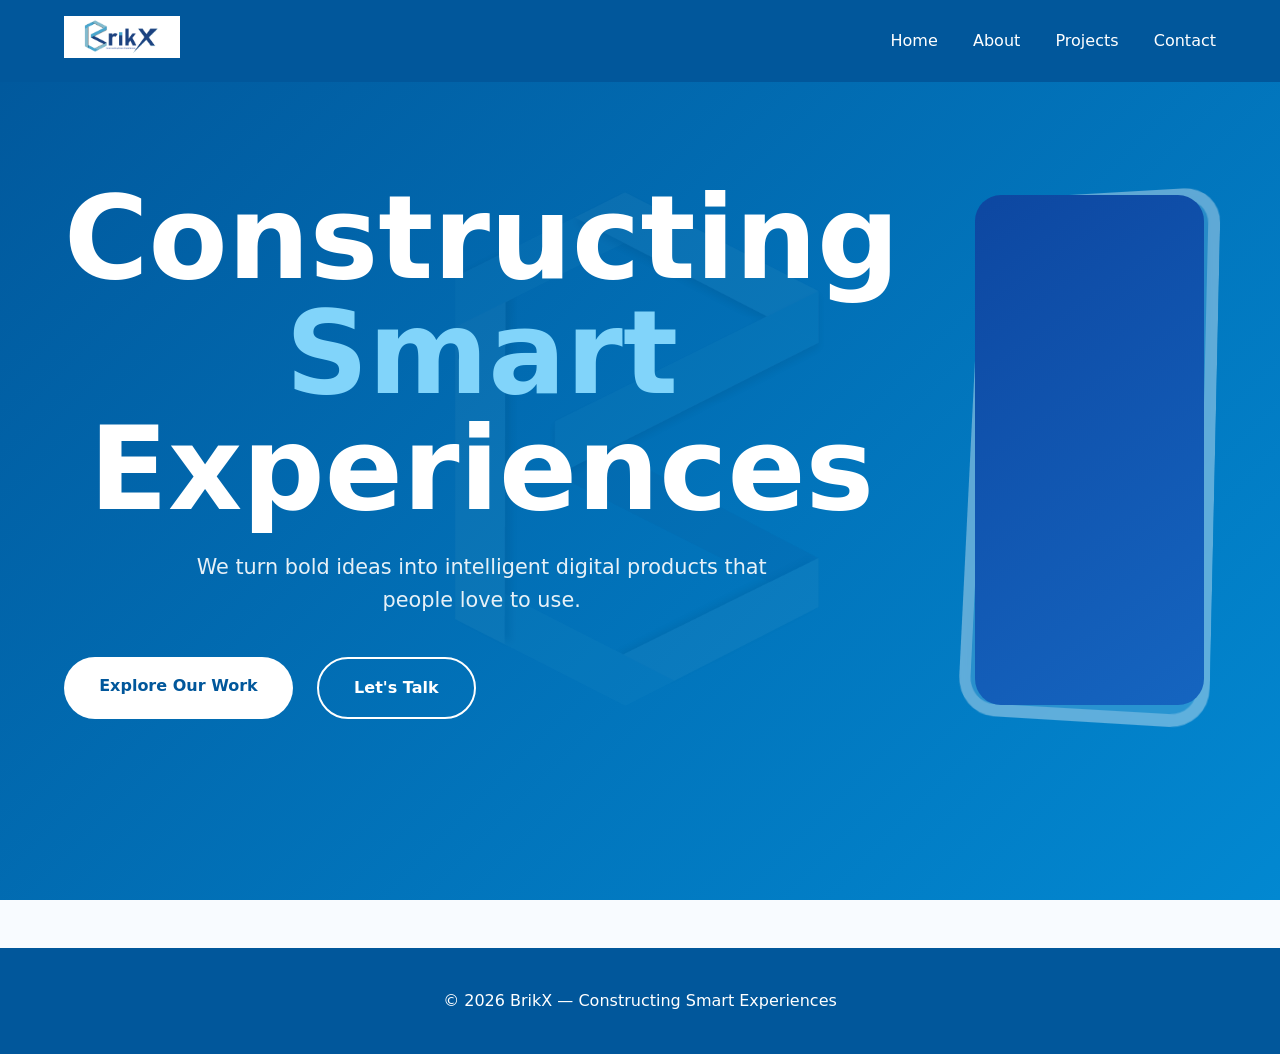
==== index.html @ 63b52a76 "sample" ====
<!DOCTYPE html>
<html lang="en">
<head>
  <meta charset="UTF-8" />
  <meta name="viewport" content="width=device-width, initial-scale=1.0"/>
  <title>BrikX - Constructing Smart Experiences</title>
  <link rel="stylesheet" href="css/style.css">
</head>
<body>

  <header>
    <nav class="navbar">
      <div class="logo-container">
        <img src="img/brikxxx.png" alt="BrikX Logo" class="logo">
      </div>
      <ul class="nav-links">
        <li><a href="index.html" class="active">Home</a></li>
        <li><a href="about.html">About</a></li>
        <li><a href="projects.html">Projects</a></li>
        <li><a href="contact.html">Contact</a></li>
      </ul>
      <div class="hamburger">
        <span></span><span></span><span></span>
      </div>
    </nav>
  </header>

  <main>
    <section class="hero">
      <div class="watermark"><img src="img/Brix.png" alt=""></div>
      
      <div class="hero-content">
        <div class="hero-text">
          <h1>Constructing<br><span class="highlight">Smart</span> Experiences</h1>
          <p class="lead">We turn bold ideas into intelligent digital products that people love to use.</p>
          <div class="hero-cta">
            <a href="projects.html" class="btn primary">Explore Our Work</a>
            <a href="contact.html" class="btn outline">Let's Talk</a>
          </div>
        </div>

        <div class="hero-visual">
          <!-- You can replace with real screenshot/illustration later -->
          <div class="mock-device">
            <div class="device-frame"></div>
            <div class="device-screen"></div>
          </div>
        </div>
      </div>
    </section>
  </main>

  <footer>
    <p>© 2026 BrikX — Constructing Smart Experiences</p>
  </footer>

  <script src="js/app.js"></script>
</body>
</html>
---- css/style.css ----
/* styles.css */
:root {
    --primary-dark: #01579B;
    --primary-light: #4FC3F7;
    --accent: #E3F2FD;
    --text: #1a1a1a;
    --gray: #555;
}

* {
    margin: 0;
    padding: 0;
    box-sizing: border-box;
}

body {
    font-family: system-ui, -apple-system, sans-serif;
    color: var(--text);
    background: #f8fbff;
    line-height: 1.6;
    scroll-behavior: smooth;
}

.navbar {
    position: fixed;
    top: 0;
    width: 100%;
    background: var(--primary-dark);
    padding: 1rem 5%;
    display: flex;
    justify-content: space-between;
    align-items: center;
    z-index: 1000;
}

.logo {
    height: 42px;
}

.nav-links {
    display: flex;
    list-style: none;
    gap: 2.2rem;
}

.nav-links a {
    color: white;
    text-decoration: none;
    font-weight: 500;
    transition: all 0.3s;
}

.nav-links a:hover {
    color: var(--primary-light);
}

/* Mobile Menu */
.hamburger {
    display: none;
    flex-direction: column;
    gap: 5px;
    cursor: pointer;
}

.hamburger span {
    width: 25px;
    height: 3px;
    background: white;
    transition: all 0.3s;
}

.section {
    position: relative;
    min-height: 100vh;
    padding: 140px 5% 60px;
    overflow: hidden;
}

.watermark {
    position: absolute;
    top: 50%;
    left: 50%;
    transform: translate(-50%, -50%);
    opacity: 0.08;
    pointer-events: none;
    transition: transform 0.15s ease-out;
}

.watermark img {
    width: 380px;
    max-width: 65vw;
}

/* Hero */
.hero {
    background: linear-gradient(135deg, var(--primary-dark) 0%, #0288D1 100%);
    color: white;
    text-align: center;
}

.hero h1 {
    font-size: clamp(2.8rem, 8vw, 5.5rem);
    margin-bottom: 1rem;
    line-height: 1.1;
}

.hero p {
    font-size: 1.3rem;
    max-width: 600px;
    margin: 0 auto;
    opacity: 0.9;
}

/* Content */
.content {
    position: relative;
    z-index: 2;
    max-width: 1100px;
    margin: 0 auto;
}

h2 {
    color: var(--primary-dark);
    font-size: clamp(2.2rem, 5vw, 3.6rem);
    margin-bottom: 1.5rem;
    text-align: center;
}

/* Stats */
.stats {
    display: grid;
    grid-template-columns: repeat(auto-fit, minmax(140px, 1fr));
    gap: 1.5rem;
    margin-top: 2.5rem;
    text-align: center;
}

.stats div {
    background: white;
    padding: 1.5rem;
    border-radius: 12px;
    box-shadow: 0 4px 20px rgba(0,0,0,0.08);
}

.stats div span {
    display: block;
    font-size: 0.95rem;
    color: var(--gray);
    margin-top: 0.4rem;
}

/* Projects */
.projects-grid {
    display: grid;
    grid-template-columns: repeat(auto-fit, minmax(320px, 1fr));
    gap: 1.8rem;
    margin-top: 2.5rem;
}

.project-card {
    background: white;
    padding: 1.8rem;
    border-radius: 12px;
    box-shadow: 0 4px 25px rgba(0,0,0,0.07);
    transition: transform 0.3s;
}

.project-card:hover {
    transform: translateY(-8px);
}

.project-card h3 {
    color: var(--primary-dark);
    margin-bottom: 0.8rem;
}

/* Form */
.contact-form {
    max-width: 580px;
    margin: 2.5rem auto 0;
    display: grid;
    gap: 1.2rem;
}

input, textarea {
    padding: 0.9rem 1.2rem;
    border: 1px solid #ddd;
    border-radius: 8px;
    font-size: 1rem;
}

button {
    padding: 1rem;
    background: var(--primary-dark);
    color: white;
    border: none;
    border-radius: 8px;
    font-size: 1.1rem;
    cursor: pointer;
    transition: 0.3s;
}

button:hover {
    background: var(--primary-light);
}

/* Footer */
footer {
    background: var(--primary-dark);
    color: white;
    text-align: center;
    padding: 2.5rem 1rem;
    margin-top: 3rem;
}

/* ── Responsive ──────────────────────────────────────── */

@media (max-width: 900px) {
    .nav-links {
        position: fixed;
        top: 0;
        right: -100%;
        height: 100vh;
        width: 280px;
        background: var(--primary-dark);
        flex-direction: column;
        justify-content: center;
        align-items: center;
        transition: 0.4s;
        z-index: 999;
    }

    .nav-links.active {
        right: 0;
    }

    .hamburger {
        display: flex;
        z-index: 1001;
    }

    .hamburger.active span:nth-child(1) {
        transform: rotate(45deg) translate(5px, 6px);
    }
    .hamburger.active span:nth-child(2) {
        opacity: 0;
    }
    .hamburger.active span:nth-child(3) {
        transform: rotate(-45deg) translate(7px, -7px);
    }
}

@media (max-width: 600px) {
    .section {
        padding: 120px 6% 60px;
    }

    .watermark img {
        width: 280px;
    }

    .hero h1 {
        font-size: clamp(2.4rem, 9vw, 4.2rem);
    }

    .contact-form {
        max-width: 100%;
    }
}
.hero {
  min-height: 100vh;
  background: linear-gradient(135deg, #01579b 0%, #0288d1 100%);
  color: white;
  position: relative;
  overflow: hidden;
  display: flex;
  align-items: center;
}

.hero-content {
  max-width: 1400px;
  margin: 0 auto;
  padding: 0 5%;
  display: grid;
  grid-template-columns: 1fr 1fr;
  gap: 4rem;
  align-items: center;
  z-index: 2;
  position: relative;
}

.hero-text h1 {
  font-size: clamp(3.2rem, 9vw, 7.2rem);
  line-height: 1;
  margin-bottom: 1.5rem;
}

.highlight {
  color: #81d4fa;
  position: relative;
}

.hero-cta {
  display: flex;
  gap: 1.5rem;
  margin-top: 2.5rem;
}

.btn {
  display: inline-block;
  padding: 1rem 2.2rem;
  border-radius: 50px;
  font-weight: 600;
  text-decoration: none;
  transition: all 0.3s;
}

.btn.primary {
  background: white;
  color: var(--primary-dark);
}

.btn.primary:hover {
  transform: translateY(-3px);
  box-shadow: 0 12px 30px rgba(0,0,0,0.25);
}

.btn.outline {
  border: 2px solid white;
  color: white;
}

.btn.outline:hover {
  background: white;
  color: var(--primary-dark);
}

.hero-visual {
  position: relative;
}

.mock-device {
  width: 100%;
  max-width: 420px;
  aspect-ratio: 9/19;
  margin: 0 auto;
  position: relative;
  perspective: 1200px;
}

.device-frame {
  position: absolute;
  inset: 0;
  background: rgba(255,255,255,0.15);
  border-radius: 38px;
  border: 12px solid rgba(255,255,255,0.25);
  backdrop-filter: blur(4px);
  transform: rotateY(-15deg) rotateX(8deg);
}

.device-screen {
  position: absolute;
  inset: 12px;
  background: linear-gradient(145deg, #0d47a1, #1565c0);
  border-radius: 26px;
  overflow: hidden;
}

/* Mobile adjustments */
@media (max-width: 900px) {
  .hero-content {
    grid-template-columns: 1fr;
    text-align: center;
    padding-top: 80px;
  }
  
  .hero-cta {
    justify-content: center;
  }
  
  .mock-device {
    margin: 3rem auto 0;
  }
}
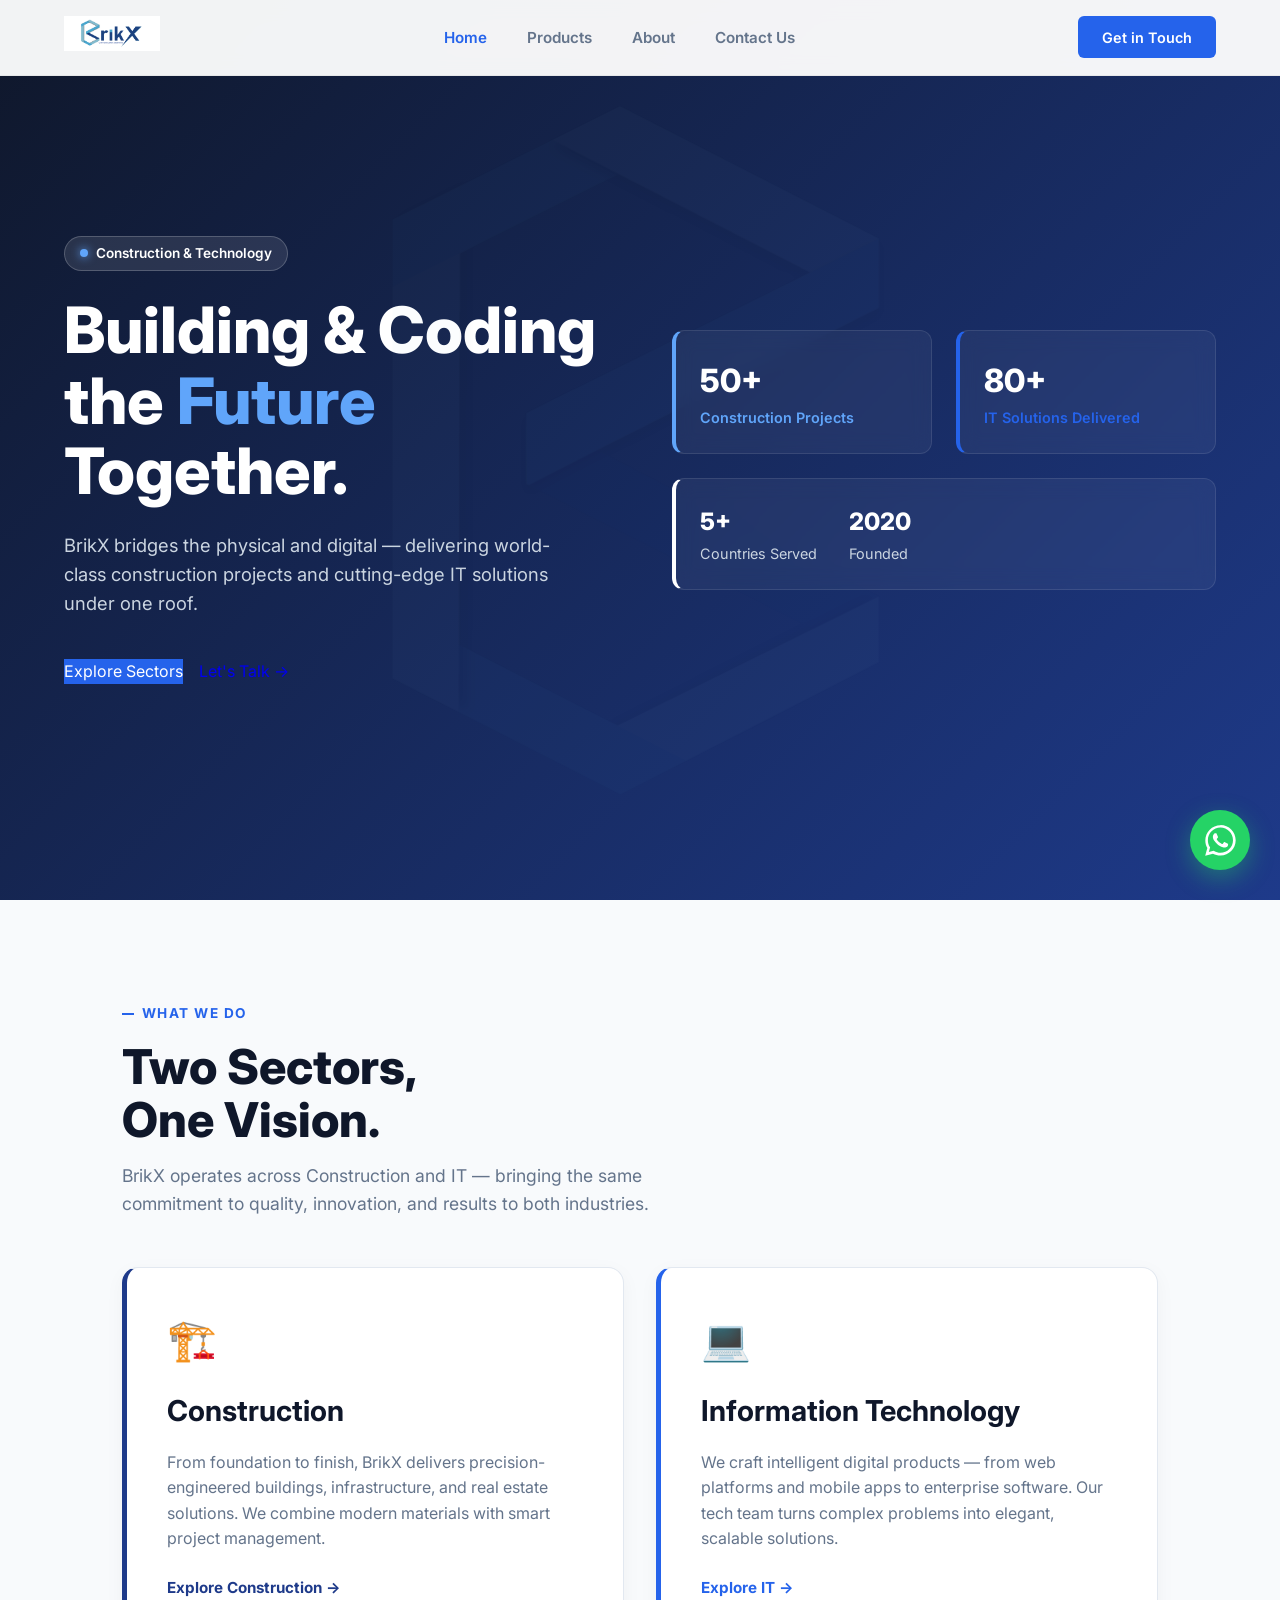
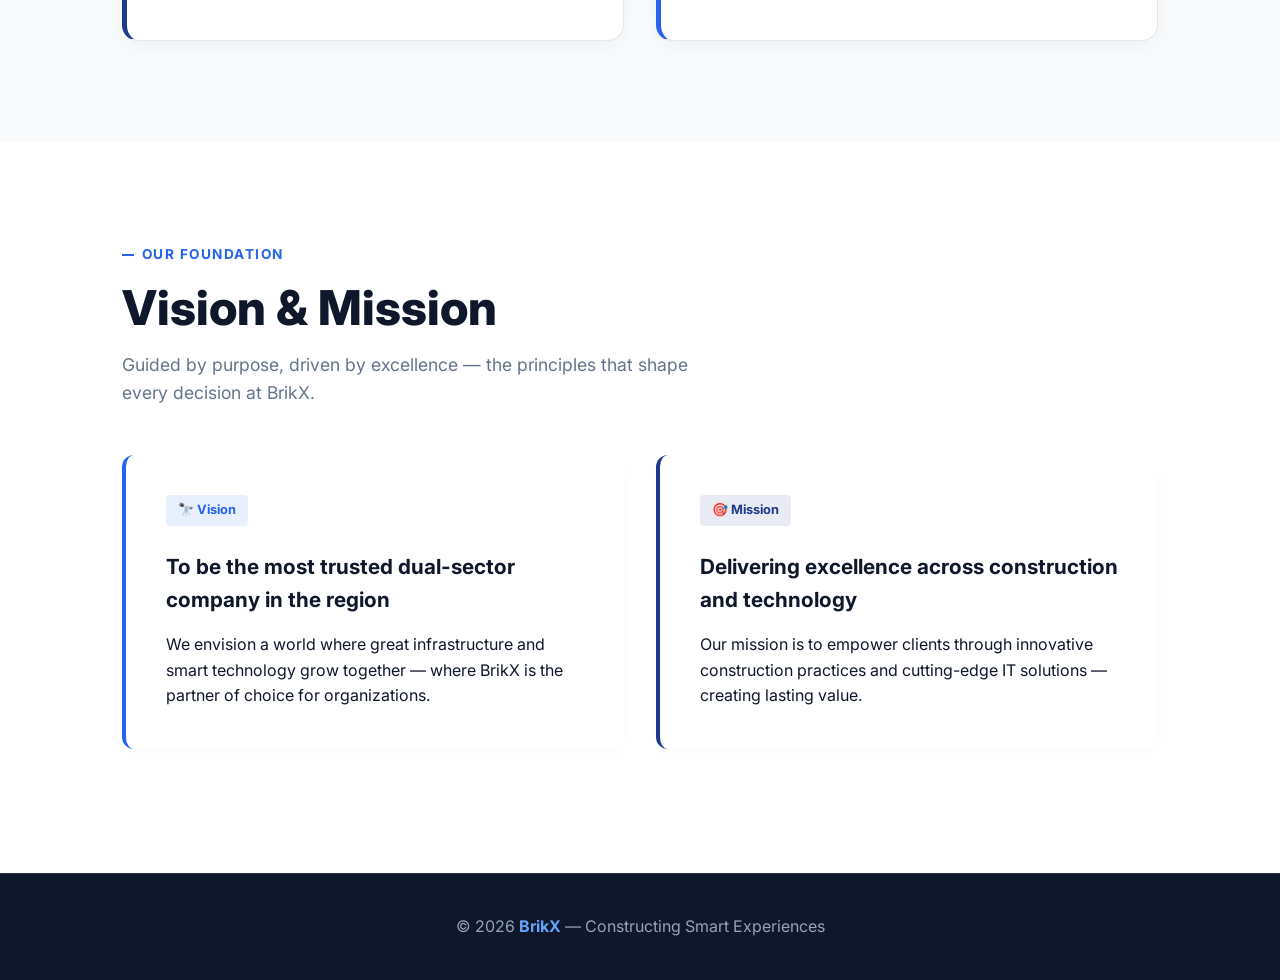
==== commit 283b64da: "Refactor HTML structure and enhance CSS styles for improved layout and responsiveness" ====
--- a/index.html
+++ b/index.html
@@ -1,59 +1,142 @@
 <!DOCTYPE html>
 <html lang="en">
 <head>
-  <meta charset="UTF-8" />
+  <meta charset="UTF-8"/>
   <meta name="viewport" content="width=device-width, initial-scale=1.0"/>
-  <title>BrikX - Constructing Smart Experiences</title>
+  <title>BrikX — Constructing Smart Experiences</title>
   <link rel="stylesheet" href="css/style.css">
 </head>
 <body>
 
-  <header>
-    <nav class="navbar">
-      <div class="logo-container">
-        <img src="img/brikxxx.png" alt="BrikX Logo" class="logo">
+<nav class="navbar">
+  <div class="navbar-inner">
+    <div class="logo-container">
+      <img src="img/brikxxx.png" alt="BrikX Logo" class="logo" onerror="this.style.display='none';this.nextElementSibling.style.display='block'">
+      <div class="logo-text" style="display:none">Brik<span>X</span></div>
+    </div>
+    <ul class="nav-links">
+      <li><a href="index.html" class="active">Home</a></li>
+      <li><a href="projects.html">Products</a></li>
+      <li><a href="about.html">About</a></li>
+      <li><a href="contact.html">Contact Us</a></li>
+    </ul>
+    <a href="contact.html" class="nav-cta">Get in Touch</a>
+    <button class="hamburger" aria-label="Open menu">
+      <span></span><span></span><span></span>
+    </button>
+  </div>
+</nav>
+
+<div class="mobile-menu">
+  <a href="index.html" class="active">Home</a>
+  <a href="projects.html">Products</a>
+  <a href="about.html">About</a>
+  <a href="contact.html">Contact Us</a>
+</div>
+
+<section class="page-hero hero" style="min-height: 100vh; display: flex; align-items: center; padding-top: 100px;">
+  <div class="grid-overlay"></div>
+  <div class="watermark"><img src="img/Brix.png" alt=""></div>
+  <div class="hero-inner" style="max-width: 1200px; margin: 0 auto; width: 100%; text-align: left; display: grid; grid-template-columns: 1fr 1fr; gap: 4rem; align-items: center;">
+    
+    <div>
+      <div class="hero-tag" style="display: inline-flex; align-items: center; gap: 8px; background: rgba(255,255,255,0.1); padding: 6px 15px; border-radius: 50px; font-size: 0.85rem; font-weight: 600; margin-bottom: 1.5rem; border: 1px solid rgba(255,255,255,0.2);">
+        <span style="width: 8px; height: 8px; background: var(--accent-blue); border-radius: 50%; box-shadow: 0 0 10px var(--accent-blue);"></span>
+        Construction &amp; Technology
       </div>
-      <ul class="nav-links">
-        <li><a href="index.html" class="active">Home</a></li>
-        <li><a href="about.html">About</a></li>
-        <li><a href="projects.html">Projects</a></li>
-        <li><a href="contact.html">Contact</a></li>
-      </ul>
-      <div class="hamburger">
-        <span></span><span></span><span></span>
+      <h1 style="font-size: clamp(3rem, 5vw, 4.5rem); font-weight: 800; line-height: 1.1; margin-bottom: 1.5rem; text-align: left;">Building &amp; Coding<br>the <em style="color: var(--accent-blue); font-style: normal;">Future</em><br>Together.</h1>
+      <p style="font-size: 1.15rem; color: #cbd5e1; margin-bottom: 2.5rem; max-width: 500px;">BrikX bridges the physical and digital — delivering world-class construction projects and cutting-edge IT solutions under one roof.</p>
+      
+      <div style="display: flex; gap: 1rem; flex-wrap: wrap;">
+        <a href="#sectors" class="btn primary" style="background: var(--primary-blue); color: white; border: none;">Explore Sectors</a>
+        <a href="contact.html" class="btn outline">Let's Talk &rarr;</a>
       </div>
-    </nav>
-  </header>
+    </div>
 
-  <main>
-    <section class="hero">
-      <div class="watermark"><img src="img/Brix.png" alt=""></div>
-      
-      <div class="hero-content">
-        <div class="hero-text">
-          <h1>Constructing<br><span class="highlight">Smart</span> Experiences</h1>
-          <p class="lead">We turn bold ideas into intelligent digital products that people love to use.</p>
-          <div class="hero-cta">
-            <a href="projects.html" class="btn primary">Explore Our Work</a>
-            <a href="contact.html" class="btn outline">Let's Talk</a>
-          </div>
+    <div style="display: flex; flex-direction: column; gap: 1.5rem;">
+      <div style="display: flex; gap: 1.5rem;">
+        <div style="background: rgba(255,255,255,0.05); backdrop-filter: blur(10px); padding: 1.5rem; border-radius: 12px; border: 1px solid rgba(255,255,255,0.1); border-left: 4px solid var(--accent-blue); flex: 1;">
+          <div style="font-size: 2rem; font-weight: 800; color: white;">50+</div>
+          <div style="font-size: 0.9rem; color: var(--accent-blue); font-weight: 600;">Construction Projects</div>
         </div>
-
-        <div class="hero-visual">
-          <!-- You can replace with real screenshot/illustration later -->
-          <div class="mock-device">
-            <div class="device-frame"></div>
-            <div class="device-screen"></div>
-          </div>
+        <div style="background: rgba(255,255,255,0.05); backdrop-filter: blur(10px); padding: 1.5rem; border-radius: 12px; border: 1px solid rgba(255,255,255,0.1); border-left: 4px solid var(--primary-blue); flex: 1;">
+          <div style="font-size: 2rem; font-weight: 800; color: white;">80+</div>
+          <div style="font-size: 0.9rem; color: var(--primary-blue); font-weight: 600;">IT Solutions Delivered</div>
         </div>
       </div>
-    </section>
-  </main>
+      
+      <div style="background: rgba(255,255,255,0.05); backdrop-filter: blur(10px); padding: 1.5rem; border-radius: 12px; border: 1px solid rgba(255,255,255,0.1); border-left: 4px solid white; display: flex; gap: 2rem;">
+        <div>
+          <div style="font-size: 1.5rem; font-weight: 800; color: white;">5+</div>
+          <div style="font-size: 0.9rem; color: #cbd5e1;">Countries Served</div>
+        </div>
+        <div>
+          <div style="font-size: 1.5rem; font-weight: 800; color: white;">2020</div>
+          <div style="font-size: 0.9rem; color: #cbd5e1;">Founded</div>
+        </div>
+      </div>
+    </div>
+    
+  </div>
+</section>
 
-  <footer>
-    <p>© 2026 BrikX — Constructing Smart Experiences</p>
-  </footer>
+<section id="sectors" class="section content" style="padding: 100px 5%; background: var(--light-bg);">
+  <div class="page-wrap">
+    <div class="section-label">What We Do</div>
+    <h2 class="section-title" style="text-align: left; margin-bottom: 1rem;">Two Sectors,<br>One Vision.</h2>
+    <p class="section-sub">BrikX operates across Construction and IT — bringing the same commitment to quality, innovation, and results to both industries.</p>
+    
+    <div class="projects-grid" style="display: grid; grid-template-columns: repeat(auto-fit, minmax(320px, 1fr)); gap: 2rem; margin-top: 3rem;">
+      
+      <a href="projects.html" class="project-card" style="border-left: 5px solid var(--dark-blue); text-decoration: none; display: flex; flex-direction: column;">
+        <div style="font-size: 2.5rem; margin-bottom: 1rem;">🏗️</div>
+        <h3 style="font-size: 1.8rem; color: var(--text-main); margin-bottom: 1rem;">Construction</h3>
+        <p style="color: var(--text-muted); flex-grow: 1; margin-bottom: 1.5rem;">From foundation to finish, BrikX delivers precision-engineered buildings, infrastructure, and real estate solutions. We combine modern materials with smart project management.</p>
+        <span style="color: var(--dark-blue); font-weight: 700; font-size: 0.95rem;">Explore Construction &rarr;</span>
+      </a>
 
-  <script src="js/app.js"></script>
+      <a href="projects.html" class="project-card" style="border-left: 5px solid var(--primary-blue); text-decoration: none; display: flex; flex-direction: column;">
+        <div style="font-size: 2.5rem; margin-bottom: 1rem;">💻</div>
+        <h3 style="font-size: 1.8rem; color: var(--text-main); margin-bottom: 1rem;">Information Technology</h3>
+        <p style="color: var(--text-muted); flex-grow: 1; margin-bottom: 1.5rem;">We craft intelligent digital products — from web platforms and mobile apps to enterprise software. Our tech team turns complex problems into elegant, scalable solutions.</p>
+        <span style="color: var(--primary-blue); font-weight: 700; font-size: 0.95rem;">Explore IT &rarr;</span>
+      </a>
+
+    </div>
+  </div>
+</section>
+
+<section class="section content" style="padding: 100px 5%; background: var(--white);">
+  <div class="page-wrap">
+    <div class="section-label">Our Foundation</div>
+    <h2 class="section-title" style="text-align: left;">Vision &amp; Mission</h2>
+    <p class="section-sub">Guided by purpose, driven by excellence — the principles that shape every decision at BrikX.</p>
+    
+    <div style="display: grid; grid-template-columns: repeat(auto-fit, minmax(320px, 1fr)); gap: 2rem; margin-top: 3rem;">
+      <div class="vm-card vision">
+        <div class="vm-badge vision">🔭 Vision</div>
+        <h3 style="font-size: 1.3rem; margin-bottom: 1rem;">To be the most trusted dual-sector company in the region</h3>
+        <p>We envision a world where great infrastructure and smart technology grow together — where BrikX is the partner of choice for organizations.</p>
+      </div>
+      <div class="vm-card mission">
+        <div class="vm-badge mission">🎯 Mission</div>
+        <h3 style="font-size: 1.3rem; margin-bottom: 1rem;">Delivering excellence across construction and technology</h3>
+        <p>Our mission is to empower clients through innovative construction practices and cutting-edge IT solutions — creating lasting value.</p>
+      </div>
+    </div>
+  </div>
+</section>
+
+<a href="https://wa.me/94741926797" class="whatsapp-float" target="_blank" aria-label="Chat on WhatsApp">
+  <svg viewBox="0 0 32 32" width="35" height="35" fill="currentColor" xmlns="http://www.w3.org/2000/svg">
+    <path d="M16.005 2.115c-7.66 0-13.89 6.23-13.89 13.89 0 2.45.64 4.84 1.84 6.94L2 29.885l7.1-1.86c2.04 1.1 4.34 1.68 6.9 1.68 7.66 0 13.89-6.23 13.89-13.89s-6.23-13.89-13.885-13.89zm0 25.12c-2.07 0-4.1-.55-5.88-1.6l-.42-.25-4.36 1.15 1.16-4.25-.28-.44c-1.15-1.83-1.76-3.95-1.76-6.14 0-6.33 5.15-11.48 11.48-11.48 6.33 0 11.48 5.15 11.48 11.48 0 6.33-5.15 11.48-11.48 11.48zm6.29-8.58c-.34-.17-2.04-1.01-2.35-1.12-.31-.11-.54-.17-.77.17-.23.34-.89 1.12-1.09 1.35-.2.23-.4.25-.74.08-.34-.17-1.45-.54-2.77-1.71-1.03-.92-1.72-2.05-1.92-2.39-.2-.34-.02-.53.15-.7.15-.15.34-.4.51-.6.17-.2.23-.34.34-.57.11-.23.06-.43-.03-.6-.08-.17-.77-1.86-1.06-2.54-.28-.66-.56-.57-.77-.58-.2-.01-.43-.01-.66-.01-.23 0-.6.08-.92.43-.31.34-1.2 1.17-1.2 2.86 0 1.69 1.23 3.32 1.4 3.55.17.23 2.42 3.69 5.86 5.18.82.35 1.46.57 1.96.73.82.26 1.57.22 2.16.14.66-.09 2.04-.83 2.33-1.63.29-.8.29-1.49.2-1.63-.08-.15-.31-.24-.65-.41z"/>
+  </svg>
+</a>
+
+<footer>
+  <p>&copy; 2026 <span>BrikX</span> &mdash; Constructing Smart Experiences</p>
+</footer>
+
+<script src="js/app.js"></script>
 </body>
 </html>
--- a/css/style.css
+++ b/css/style.css
@@ -1,384 +1,236 @@
-/* styles.css */
+/* css/style.css - COMPLETE UPDATED VERSION */
+
+@import url('https://fonts.googleapis.com/css2?family=Inter:wght@400;500;600;700;800&display=swap');
+
 :root {
-    --primary-dark: #01579B;
-    --primary-light: #4FC3F7;
-    --accent: #E3F2FD;
-    --text: #1a1a1a;
-    --gray: #555;
-}
-
-* {
-    margin: 0;
-    padding: 0;
-    box-sizing: border-box;
-}
-
-body {
-    font-family: system-ui, -apple-system, sans-serif;
-    color: var(--text);
-    background: #f8fbff;
-    line-height: 1.6;
-    scroll-behavior: smooth;
-}
-
-.navbar {
-    position: fixed;
-    top: 0;
-    width: 100%;
-    background: var(--primary-dark);
-    padding: 1rem 5%;
-    display: flex;
-    justify-content: space-between;
-    align-items: center;
-    z-index: 1000;
-}
-
-.logo {
-    height: 42px;
-}
-
-.nav-links {
-    display: flex;
-    list-style: none;
-    gap: 2.2rem;
-}
-
-.nav-links a {
-    color: white;
-    text-decoration: none;
-    font-weight: 500;
-    transition: all 0.3s;
-}
-
-.nav-links a:hover {
-    color: var(--primary-light);
-}
+    --primary-blue: #2563eb; 
+    --accent-blue: #60a5fa; 
+    --dark-blue: #1e3a8a; 
+    --hero-bg: #0f172a; 
+    --light-bg: #f8fafc; 
+    --card-bg: #ffffff;
+    --text-main: #0f172a;
+    --text-muted: #64748b;
+    --white: #ffffff;
+    --border-color: #e2e8f0;
+}
+
+* { margin: 0; padding: 0; box-sizing: border-box; font-family: 'Inter', system-ui, sans-serif; }
+body { background-color: var(--light-bg); color: var(--text-main); line-height: 1.6; overflow-x: hidden; }
+a { text-decoration: none; }
+ul { list-style: none; }
+
+.page-wrap { max-width: 1200px; margin: 0 auto; padding: 0 5%; }
+
+/* Typography */
+.section-label { display: inline-block; color: var(--primary-blue); font-size: 0.85rem; font-weight: 700; text-transform: uppercase; letter-spacing: 1.5px; margin-bottom: 1rem; position: relative; padding-left: 20px; }
+.section-label::before { content: ''; position: absolute; left: 0; top: 50%; transform: translateY(-50%); width: 12px; height: 2px; background: var(--primary-blue); }
+.section-title { font-size: clamp(2.2rem, 4vw, 3rem); font-weight: 800; line-height: 1.1; margin-bottom: 1rem; color: var(--text-main); }
+.section-sub { font-size: 1.1rem; color: var(--text-muted); max-width: 600px; margin-bottom: 3rem; }
+
+/* Navbar */
+.navbar { position: fixed; top: 0; width: 100%; background: rgba(255, 255, 255, 0.95); backdrop-filter: blur(10px); z-index: 1000; border-bottom: 1px solid rgba(0,0,0,0.05); }
+.navbar-inner { display: flex; justify-content: space-between; align-items: center; padding: 1rem 5%; max-width: 1400px; margin: 0 auto; }
+.logo-container .logo { 
+    height: 35px; 
+    object-fit: contain;
+    mix-blend-mode: multiply; /* Me line eken logo eke sudu pata transparent karanawa! */
+}
+.logo-text { font-size: 1.5rem; font-weight: 800; color: var(--text-main); }
+.logo-text span { color: var(--primary-blue); }
+.nav-links { display: flex; gap: 2.5rem; }
+.nav-links a { color: var(--text-muted); font-weight: 600; font-size: 0.95rem; transition: color 0.3s ease; }
+.nav-links a:hover, .nav-links a.active { color: var(--primary-blue); }
+.nav-cta { background: var(--primary-blue); color: var(--white); padding: 0.6rem 1.5rem; border-radius: 6px; font-weight: 600; font-size: 0.9rem; transition: background 0.3s ease; }
+.nav-cta:hover { background: var(--dark-blue); }
 
 /* Mobile Menu */
-.hamburger {
-    display: none;
-    flex-direction: column;
-    gap: 5px;
-    cursor: pointer;
-}
-
-.hamburger span {
-    width: 25px;
-    height: 3px;
-    background: white;
-    transition: all 0.3s;
-}
-
-.section {
-    position: relative;
-    min-height: 100vh;
-    padding: 140px 5% 60px;
-    overflow: hidden;
-}
-
-.watermark {
-    position: absolute;
-    top: 50%;
-    left: 50%;
-    transform: translate(-50%, -50%);
-    opacity: 0.08;
-    pointer-events: none;
-    transition: transform 0.15s ease-out;
-}
-
-.watermark img {
-    width: 380px;
-    max-width: 65vw;
-}
-
-/* Hero */
-.hero {
-    background: linear-gradient(135deg, var(--primary-dark) 0%, #0288D1 100%);
-    color: white;
-    text-align: center;
-}
-
-.hero h1 {
-    font-size: clamp(2.8rem, 8vw, 5.5rem);
-    margin-bottom: 1rem;
-    line-height: 1.1;
-}
-
-.hero p {
-    font-size: 1.3rem;
-    max-width: 600px;
-    margin: 0 auto;
-    opacity: 0.9;
-}
-
-/* Content */
-.content {
-    position: relative;
-    z-index: 2;
-    max-width: 1100px;
-    margin: 0 auto;
-}
-
-h2 {
-    color: var(--primary-dark);
-    font-size: clamp(2.2rem, 5vw, 3.6rem);
-    margin-bottom: 1.5rem;
-    text-align: center;
-}
-
-/* Stats */
-.stats {
-    display: grid;
-    grid-template-columns: repeat(auto-fit, minmax(140px, 1fr));
-    gap: 1.5rem;
-    margin-top: 2.5rem;
-    text-align: center;
-}
-
-.stats div {
-    background: white;
-    padding: 1.5rem;
-    border-radius: 12px;
-    box-shadow: 0 4px 20px rgba(0,0,0,0.08);
-}
-
-.stats div span {
-    display: block;
-    font-size: 0.95rem;
-    color: var(--gray);
-    margin-top: 0.4rem;
-}
-
-/* Projects */
+.hamburger { display: none; background: none; border: none; cursor: pointer; flex-direction: column; gap: 5px; z-index: 1001; }
+.hamburger span { width: 25px; height: 2px; background: var(--text-main); transition: 0.3s; }
+.mobile-menu { position: fixed; top: 0; right: -100%; width: 100%; height: 100vh; background: var(--white); z-index: 999; display: flex; flex-direction: column; justify-content: center; align-items: center; gap: 2rem; transition: 0.4s; }
+.mobile-menu.open { right: 0; }
+.mobile-menu a { font-size: 1.5rem; font-weight: 700; color: var(--text-main); }
+
+/* ==== SUB-PAGES CSS (About, Contact, Products) ==== */
+.page-hero { position: relative; padding: 160px 5% 80px; background: linear-gradient(135deg, var(--hero-bg) 0%, var(--dark-blue) 100%); color: var(--white); overflow: hidden; text-align: center; }
+.page-hero-bg { position: absolute; inset: 0; background-image: radial-gradient(circle at 50% 50%, rgba(37, 99, 235, 0.1) 0%, transparent 50%); }
+.page-hero-inner { position: relative; z-index: 2; max-width: 800px; margin: 0 auto; }
+.page-hero h1 { font-size: clamp(3rem, 5vw, 4.5rem); font-weight: 800; margin-bottom: 1.5rem; line-height: 1.1; }
+.page-hero em { font-style: normal; color: var(--accent-blue); }
+.page-hero p { font-size: 1.15rem; color: #cbd5e1; }
+.watermark { position: absolute; top: 50%; left: 50%; transform: translate(-50%, -50%); opacity: 0.03; z-index: 0; pointer-events: none; }
+
+/* Sections */
+.about-section, .values-section, .contact-section, .products-section { padding: 100px 5%; }
+.about-grid, .contact-grid { display: grid; grid-template-columns: repeat(auto-fit, minmax(320px, 1fr)); gap: 4rem; max-width: 1200px; margin: 0 auto; }
+
+/* About Stats */
+.about-stats { display: grid; grid-template-columns: 1fr 1fr; gap: 1.5rem; margin-top: 2.5rem; }
+.about-stat { background: var(--card-bg); padding: 1.5rem; border-radius: 12px; border-left: 4px solid var(--primary-blue); box-shadow: 0 5px 15px rgba(0,0,0,0.02); }
+.about-stat:nth-child(even) { border-left-color: var(--dark-blue); }
+.about-stat-num { font-size: 2.5rem; font-weight: 800; color: var(--text-main); margin-bottom: 0.5rem; line-height: 1; }
+.about-stat-label { font-size: 0.9rem; color: var(--text-muted); font-weight: 600; }
+
+/* Vision & Mission Cards */
+.vm-card { background: var(--card-bg); padding: 2.5rem; border-radius: 12px; border-left: 4px solid; box-shadow: 0 5px 15px rgba(0,0,0,0.02); margin-bottom: 1.5rem;}
+.vm-card.vision { border-color: var(--primary-blue); }
+.vm-card.mission { border-color: var(--dark-blue); }
+.vm-badge { display: inline-block; padding: 5px 12px; border-radius: 4px; font-size: 0.8rem; font-weight: 700; margin-bottom: 1.5rem; }
+.vm-badge.vision { background: rgba(37, 99, 235, 0.1); color: var(--primary-blue); }
+.vm-badge.mission { background: rgba(30, 58, 138, 0.1); color: var(--dark-blue); }
+
+/* Values */
+.values-grid { display: grid; grid-template-columns: repeat(auto-fit, minmax(300px, 1fr)); gap: 2rem; margin-top: 3rem; }
+.value-card { background: var(--card-bg); padding: 2.5rem; border-radius: 16px; border: 1px solid var(--border-color); box-shadow: 0 10px 30px rgba(0,0,0,0.03); transition: all 0.3s ease; }
+.value-card:hover { transform: translateY(-5px); border-color: var(--primary-blue); }
+.value-icon { font-size: 2.5rem; margin-bottom: 1.5rem; }
+
+/* Contact Details */
+.contact-detail { display: flex; gap: 1rem; margin-bottom: 1.5rem; align-items: flex-start; }
+.contact-detail-icon { font-size: 1.5rem; background: var(--card-bg); padding: 12px; border-radius: 12px; box-shadow: 0 4px 10px rgba(0,0,0,0.05); }
+.contact-detail-text strong { display: block; color: var(--text-main); font-size: 1.1rem; margin-bottom: 0.2rem; }
+.contact-detail-text { color: var(--text-muted); }
+.sector-link { background: rgba(37,99,235,0.1); color: var(--primary-blue); border: 1px solid rgba(37,99,235,0.2); padding: 0.6rem 1.2rem; border-radius: 100px; font-size: 0.85rem; font-weight: 600; text-decoration: none; transition: 0.3s; }
+.sector-link:hover { background: var(--primary-blue); color: var(--white); }
+
+/* Contact Form */
+.contact-form-wrap { background: var(--card-bg); padding: 3rem; border-radius: 16px; border: 1px solid var(--border-color); box-shadow: 0 10px 40px rgba(0,0,0,0.05); }
+.form-row { display: grid; grid-template-columns: 1fr 1fr; gap: 1rem; }
+.contact-form input, .contact-form select, .contact-form textarea { width: 100%; padding: 1rem 1.2rem; margin-bottom: 1rem; border: 1px solid var(--border-color); border-radius: 8px; font-family: inherit; font-size: 0.95rem; background: var(--light-bg); transition: 0.3s; }
+.contact-form input:focus, .contact-form select:focus, .contact-form textarea:focus { outline: none; border-color: var(--primary-blue); }
+.contact-form button { width: 100%; padding: 1rem; background: var(--primary-blue); color: var(--white); border: none; border-radius: 8px; font-weight: 600; font-size: 1rem; cursor: pointer; transition: 0.3s; }
+.contact-form button:hover { background: var(--dark-blue); }
+
+/* Products */
+.products-tabs { display: flex; justify-content: center; gap: 1rem; margin-bottom: 3rem; flex-wrap: wrap; }
+.tab-btn { padding: 0.6rem 1.5rem; border-radius: 8px; font-weight: 600; cursor: pointer; border: 1px solid var(--primary-blue); background: transparent; color: var(--primary-blue); transition: 0.3s ease; }
+.tab-btn.active, .tab-btn:hover { background: var(--primary-blue); color: var(--white); }
+.products-grid { display: grid; grid-template-columns: repeat(auto-fit, minmax(300px, 1fr)); gap: 2rem; }
+.product-card { background: var(--card-bg); padding: 2.5rem; border-radius: 16px; border: 1px solid var(--border-color); box-shadow: 0 10px 30px rgba(0,0,0,0.03); transition: 0.3s; }
+.product-card:hover { transform: translateY(-8px); border-color: var(--primary-blue); }
+.product-tag { display: inline-block; padding: 5px 12px; font-size: 0.75rem; font-weight: 700; border-radius: 6px; margin-bottom: 1rem; text-transform: uppercase; }
+.product-tag.construction { background: rgba(30, 58, 138, 0.1); color: var(--dark-blue); }
+.product-tag.it { background: rgba(37, 99, 235, 0.1); color: var(--primary-blue); }
+
+/* --- Products / Cards Grid (UPDATED) --- */
 .projects-grid {
     display: grid;
     grid-template-columns: repeat(auto-fit, minmax(320px, 1fr));
-    gap: 1.8rem;
-    margin-top: 2.5rem;
+    gap: 2.5rem;
+    margin-top: 2rem;
 }
 
 .project-card {
-    background: white;
-    padding: 1.8rem;
-    border-radius: 12px;
-    box-shadow: 0 4px 25px rgba(0,0,0,0.07);
-    transition: transform 0.3s;
-}
-
+    background: #ffffff;
+    padding: 2.5rem;
+    border-radius: 16px;
+    border: 1px solid #e2e8f0;
+    box-shadow: 0 5px 20px rgba(0, 0, 0, 0.04);
+    transition: all 0.3s ease;
+    display: flex;
+    flex-direction: column;
+    position: relative;
+}
+
+/* Color Lines (Left Border) */
+.project-card.construction-card {
+    border-left: 5px solid var(--dark-blue);
+}
+
+.project-card.it-card {
+    border-left: 5px solid var(--primary-blue);
+}
+
+/* Hover Effect */
 .project-card:hover {
     transform: translateY(-8px);
-}
-
-.project-card h3 {
-    color: var(--primary-dark);
-    margin-bottom: 0.8rem;
-}
-
-/* Form */
-.contact-form {
-    max-width: 580px;
-    margin: 2.5rem auto 0;
-    display: grid;
-    gap: 1.2rem;
-}
-
-input, textarea {
-    padding: 0.9rem 1.2rem;
-    border: 1px solid #ddd;
-    border-radius: 8px;
-    font-size: 1rem;
-}
-
-button {
-    padding: 1rem;
-    background: var(--primary-dark);
+    box-shadow: 0 15px 40px rgba(37, 99, 235, 0.12);
+}
+
+.project-tag {
+    display: inline-block;
+    padding: 5px 12px;
+    font-size: 0.75rem;
+    font-weight: 700;
+    border-radius: 6px;
+    margin-bottom: 1.2rem;
+    text-transform: uppercase;
+    width: max-content;
+}
+
+.project-tag.construction { background: rgba(30, 58, 138, 0.1); color: var(--dark-blue); }
+.project-tag.it { background: rgba(37, 99, 235, 0.1); color: var(--primary-blue); }
+
+.project-card h4 {
+    font-size: 1.4rem;
+    color: var(--text-main);
+    margin-bottom: 1rem;
+    font-weight: 700;
+    line-height: 1.3;
+}
+
+.project-card p {
+    color: var(--text-muted);
+    flex-grow: 1;
+    line-height: 1.6;
+}
+
+/* Footer */
+footer { background: var(--hero-bg); color: #94a3b8; text-align: center; padding: 2.5rem 5%; border-top: 1px solid rgba(255,255,255,0.1); }
+footer span { color: var(--accent-blue); font-weight: bold; }
+
+@media (max-width: 992px) {
+    .nav-links, .nav-cta { display: none; }
+    .hamburger { display: flex; }
+    .form-row { grid-template-columns: 1fr; }
+}
+
+/* --- WhatsApp Floating Button --- */
+.whatsapp-float {
+    position: fixed;
+    bottom: 30px;
+    right: 30px;
+    background-color: #25D366; /* Official WhatsApp Green */
     color: white;
-    border: none;
-    border-radius: 8px;
-    font-size: 1.1rem;
-    cursor: pointer;
-    transition: 0.3s;
-}
-
-button:hover {
-    background: var(--primary-light);
-}
-
-/* Footer */
-footer {
-    background: var(--primary-dark);
+    width: 60px;
+    height: 60px;
+    border-radius: 50%;
+    display: flex;
+    justify-content: center;
+    align-items: center;
+    box-shadow: 0 8px 25px rgba(37, 211, 102, 0.4);
+    z-index: 1000;
+    transition: transform 0.3s ease, box-shadow 0.3s ease;
+}
+
+.whatsapp-float:hover {
+    transform: translateY(-5px) scale(1.05);
+    box-shadow: 0 12px 30px rgba(37, 211, 102, 0.6);
     color: white;
-    text-align: center;
-    padding: 2.5rem 1rem;
-    margin-top: 3rem;
-}
-
-/* ── Responsive ──────────────────────────────────────── */
-
-@media (max-width: 900px) {
-    .nav-links {
-        position: fixed;
-        top: 0;
-        right: -100%;
-        height: 100vh;
-        width: 280px;
-        background: var(--primary-dark);
-        flex-direction: column;
-        justify-content: center;
-        align-items: center;
-        transition: 0.4s;
-        z-index: 999;
-    }
-
-    .nav-links.active {
-        right: 0;
-    }
-
-    .hamburger {
-        display: flex;
-        z-index: 1001;
-    }
-
-    .hamburger.active span:nth-child(1) {
-        transform: rotate(45deg) translate(5px, 6px);
-    }
-    .hamburger.active span:nth-child(2) {
-        opacity: 0;
-    }
-    .hamburger.active span:nth-child(3) {
-        transform: rotate(-45deg) translate(7px, -7px);
-    }
-}
-
-@media (max-width: 600px) {
-    .section {
-        padding: 120px 6% 60px;
-    }
-
-    .watermark img {
-        width: 280px;
-    }
-
-    .hero h1 {
-        font-size: clamp(2.4rem, 9vw, 4.2rem);
-    }
-
-    .contact-form {
-        max-width: 100%;
-    }
-}
-.hero {
-  min-height: 100vh;
-  background: linear-gradient(135deg, #01579b 0%, #0288d1 100%);
-  color: white;
-  position: relative;
-  overflow: hidden;
-  display: flex;
-  align-items: center;
-}
-
-.hero-content {
-  max-width: 1400px;
-  margin: 0 auto;
-  padding: 0 5%;
-  display: grid;
-  grid-template-columns: 1fr 1fr;
-  gap: 4rem;
-  align-items: center;
-  z-index: 2;
-  position: relative;
-}
-
-.hero-text h1 {
-  font-size: clamp(3.2rem, 9vw, 7.2rem);
-  line-height: 1;
-  margin-bottom: 1.5rem;
-}
-
-.highlight {
-  color: #81d4fa;
-  position: relative;
-}
-
-.hero-cta {
-  display: flex;
-  gap: 1.5rem;
-  margin-top: 2.5rem;
-}
-
-.btn {
-  display: inline-block;
-  padding: 1rem 2.2rem;
-  border-radius: 50px;
-  font-weight: 600;
-  text-decoration: none;
-  transition: all 0.3s;
-}
-
-.btn.primary {
-  background: white;
-  color: var(--primary-dark);
-}
-
-.btn.primary:hover {
-  transform: translateY(-3px);
-  box-shadow: 0 12px 30px rgba(0,0,0,0.25);
-}
-
-.btn.outline {
-  border: 2px solid white;
-  color: white;
-}
-
-.btn.outline:hover {
-  background: white;
-  color: var(--primary-dark);
-}
-
-.hero-visual {
-  position: relative;
-}
-
-.mock-device {
-  width: 100%;
-  max-width: 420px;
-  aspect-ratio: 9/19;
-  margin: 0 auto;
-  position: relative;
-  perspective: 1200px;
-}
-
-.device-frame {
-  position: absolute;
-  inset: 0;
-  background: rgba(255,255,255,0.15);
-  border-radius: 38px;
-  border: 12px solid rgba(255,255,255,0.25);
-  backdrop-filter: blur(4px);
-  transform: rotateY(-15deg) rotateX(8deg);
-}
-
-.device-screen {
-  position: absolute;
-  inset: 12px;
-  background: linear-gradient(145deg, #0d47a1, #1565c0);
-  border-radius: 26px;
-  overflow: hidden;
-}
-
-/* Mobile adjustments */
-@media (max-width: 900px) {
-  .hero-content {
-    grid-template-columns: 1fr;
-    text-align: center;
-    padding-top: 80px;
-  }
-  
-  .hero-cta {
-    justify-content: center;
-  }
-  
-  .mock-device {
-    margin: 3rem auto 0;
-  }
+}
+
+/* Home Page Mobile Fixes */
+@media (max-width: 968px) {
+    .hero-inner {
+        grid-template-columns: 1fr !important; /* Stack columns on mobile */
+        text-align: center !important;
+    }
+    .hero-inner h1 {
+        text-align: center !important;
+    }
+    .hero-inner p {
+        margin-inline: auto;
+    }
+    .hero-tag {
+        margin-inline: auto;
+    }
+    .hero-inner .btn {
+        margin-inline: auto;
+    }
+    .whatsapp-float {
+        bottom: 20px;
+        right: 20px;
+        width: 55px;
+        height: 55px;
+    }
 }
